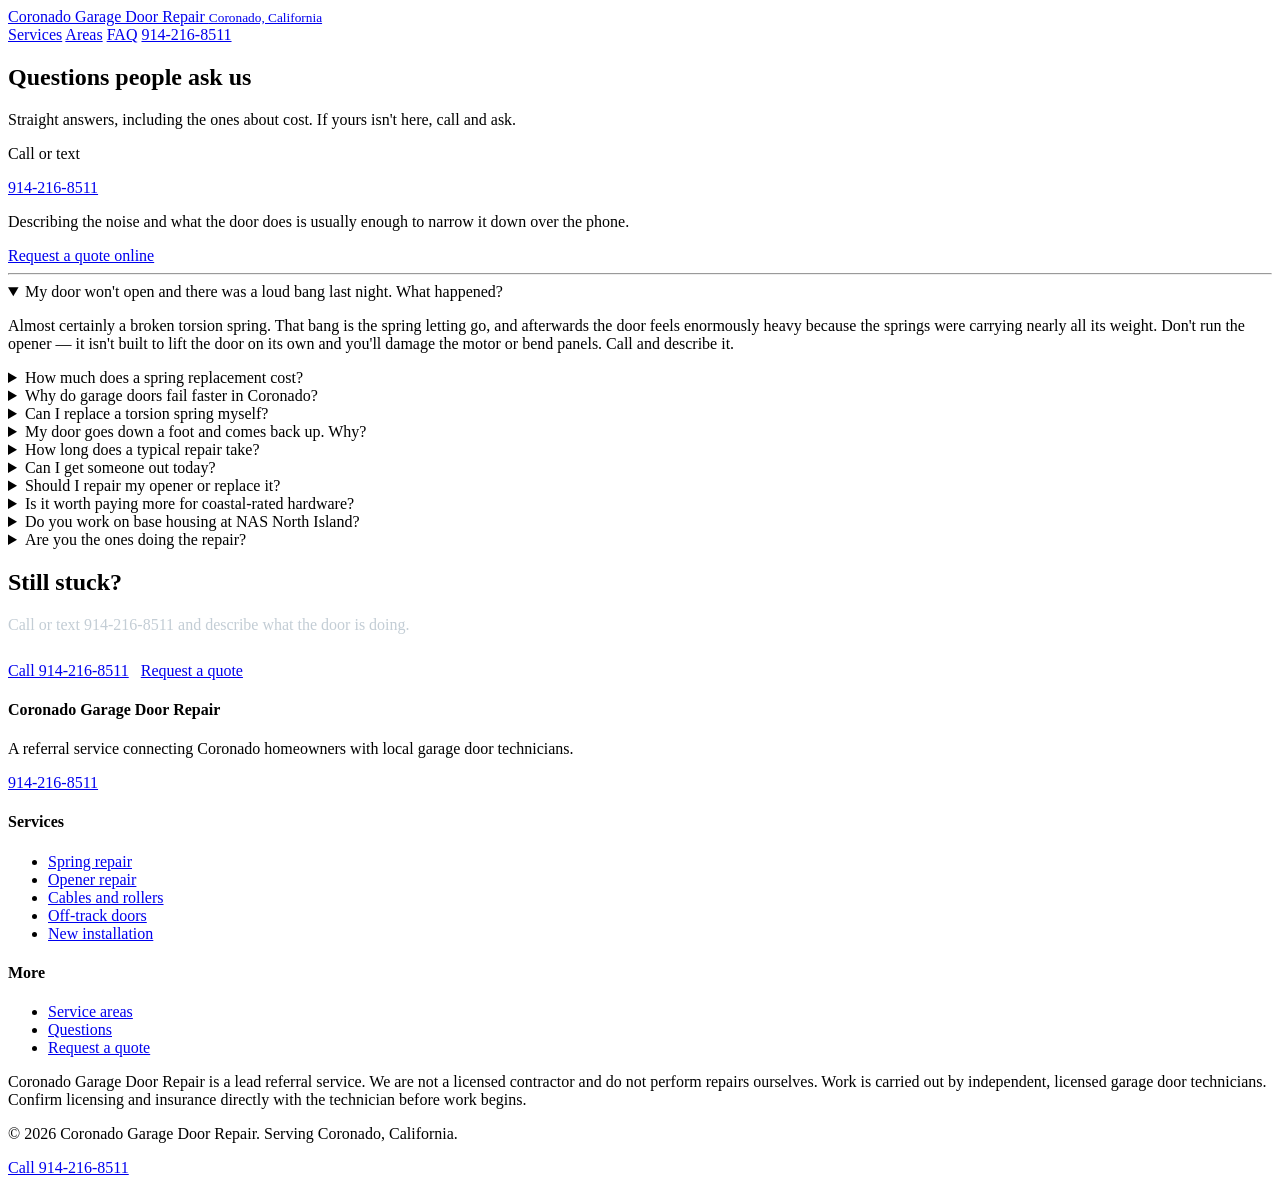
==== faq.html @ 11ee8d24 "Add files via upload initial upload" ====
<!DOCTYPE html>
<html lang="en">
<head>
<meta charset="utf-8">
<meta name="viewport" content="width=device-width, initial-scale=1">
<title>Garage Door Questions | Coronado Garage Door Repair</title>
<meta name="description" content="Common questions about garage door repair in Coronado: spring costs, how long repairs take, salt-air corrosion, opener replacement, and what to do with a door that won't close.">
<link rel="canonical" href="https://REPLACE-WITH-YOUR-URL/faq.html">
<link rel="preconnect" href="https://fonts.googleapis.com">
<link rel="preconnect" href="https://fonts.gstatic.com" crossorigin>
<link href="https://fonts.googleapis.com/css2?family=Archivo:wght@500;600;700;800&family=Source+Serif+4:opsz,wght@8..60,400;8..60,600&display=swap" rel="stylesheet">
<link rel="stylesheet" href="css/style.css">
</head>
<body>

<header class="masthead">
  <div class="wrap masthead__inner">
    <a class="wordmark" href="index.html">
      <span class="mark" aria-hidden="true"><i></i><i></i><i></i></span>
      <span>
        Coronado Garage Door Repair
        <small>Coronado, California</small>
      </span>
    </a>
    <nav class="nav" aria-label="Main">
      <a href="services.html">Services</a>
      <a href="service-areas.html">Areas</a>
      <a href="faq.html" aria-current="page">FAQ</a>
      <a class="btn btn--brass" href="tel:+19142168511">914-216-8511</a>
    </nav>
  </div>
</header>

<main>

  <section class="hero">
    <div class="wrap hero__grid">
      <div>
        <h1>Questions people ask us</h1>
        <p class="hero__lede">Straight answers, including the ones about cost. If yours isn't here, call and ask.</p>
      </div>
      <div class="callcard">
        <p class="callcard__label">Call or text</p>
        <a class="callcard__number" href="tel:+19142168511">914-216-8511</a>
        <p class="callcard__note">Describing the noise and what the door does is usually enough to narrow it down over the phone.</p>
        <a class="btn btn--ink btn--wide" href="index.html#quote">Request a quote online</a>
      </div>
    </div>
  </section>

  <hr class="panel-rule panel-rule--dark" aria-hidden="true">

  <section class="section section--lift">
    <div class="wrap">
      <div class="faq">

        <details open>
          <summary>My door won't open and there was a loud bang last night. What happened?</summary>
          <p>Almost certainly a broken torsion spring. That bang is the spring letting go, and afterwards the door feels enormously heavy because the springs were carrying nearly all its weight. Don't run the opener — it isn't built to lift the door on its own and you'll damage the motor or bend panels. Call and describe it.</p>
        </details>

        <details>
          <summary>How much does a spring replacement cost?</summary>
          <p>It depends on the door's weight, whether it uses one spring or two, and the cycle rating you choose. Anyone quoting a firm price before seeing the door is guessing. What we can tell you is that the technician will diagnose it, give you a number, and wait for your go-ahead before doing the work.</p>
        </details>

        <details>
          <summary>Why do garage doors fail faster in Coronado?</summary>
          <p>Salt air. The hardware — springs, cables, hinges, roller bearings — is mostly bare or lightly coated steel, and constant salt exposure corrodes it well ahead of schedule. A spring rated for 10,000 cycles can fall short once rust gets into the coils. Properties in the Cays and along the Strand see this worst.</p>
        </details>

        <details>
          <summary>Can I replace a torsion spring myself?</summary>
          <p>No. A wound torsion spring stores enough energy to break bones or worse, and it releases in a fraction of a second if it's handled wrong. This is the one repair where the DIY route genuinely isn't worth it. Extension springs on older doors are also under serious tension and carry the same warning.</p>
        </details>

        <details>
          <summary>My door goes down a foot and comes back up. Why?</summary>
          <p>Usually the safety sensors. Two small units sit near the floor on either side of the opening and have to see each other. A bike, a box, or a knock that pushed one out of alignment will break the beam. Check for obstructions and look at the indicator lights — if one is dark or flickering, they're misaligned. If the sensors are clear and it still reverses, the opener's force or limit settings likely need adjusting.</p>
        </details>

        <details>
          <summary>How long does a typical repair take?</summary>
          <p>Most common repairs — springs, cables, rollers, sensor alignment — are done in a single visit of one to two hours. Opener replacement is similar. A new door install takes longer and usually needs the door ordered first.</p>
        </details>

        <details>
          <summary>Can I get someone out today?</summary>
          <p>Often, yes. Coronado is small, so travel time between calls is short. Doors stuck open, doors that won't close, and cars trapped inside get priority. Call rather than using the form if you need someone today.</p>
        </details>

        <details>
          <summary>Should I repair my opener or replace it?</summary>
          <p>Under about ten years old with a single failed part, repair usually makes sense. Older units with several problems tend to cost more in repeat visits than a replacement would. Anything made before 1993 lacks modern safety reversal and should be replaced regardless of condition.</p>
        </details>

        <details>
          <summary>Is it worth paying more for coastal-rated hardware?</summary>
          <p>On this island, generally yes. Galvanized or powder-coated hardware, corrosion-resistant springs, and sealed-bearing nylon rollers cost more up front and last meaningfully longer in salt air. If you're replacing components anyway, it's the right moment to ask about the coastal spec.</p>
        </details>

        <details>
          <summary>Do you work on base housing at NAS North Island?</summary>
          <p>Work at base housing may need to go through housing maintenance rather than an outside contractor. Check with your housing office first — it can save you the cost of a visit.</p>
        </details>

        <details>
          <summary>Are you the ones doing the repair?</summary>
          <p>No. We're a referral service. We take your details and connect you with an independent, licensed garage door technician working in Coronado, and they handle the scheduling, the diagnosis, and the work. Confirm licensing and insurance with them directly before anything starts.</p>
        </details>

      </div>
    </div>
  </section>

  <section class="section section--dark section--tight">
    <div class="wrap">
      <h2>Still stuck?</h2>
      <p class="lede" style="color:#c3cdd5;margin-top:1rem">Call or text 914-216-8511 and describe what the door is doing.</p>
      <p style="margin-top:1.75rem">
        <a class="btn btn--brass" href="tel:+19142168511">Call 914-216-8511</a>
        <a class="btn btn--ghost-light" href="index.html#quote" style="margin-left:0.5rem">Request a quote</a>
      </p>
    </div>
  </section>

</main>

<footer class="footer">
  <div class="wrap">
    <div class="footer__grid">
      <div>
        <h4>Coronado Garage Door Repair</h4>
        <p>A referral service connecting Coronado homeowners with local garage door technicians.</p>
        <p><a href="tel:+19142168511">914-216-8511</a></p>
      </div>
      <div>
        <h4>Services</h4>
        <ul>
          <li><a href="services.html#springs">Spring repair</a></li>
          <li><a href="services.html#openers">Opener repair</a></li>
          <li><a href="services.html#cables">Cables and rollers</a></li>
          <li><a href="services.html#offtrack">Off-track doors</a></li>
          <li><a href="services.html#install">New installation</a></li>
        </ul>
      </div>
      <div>
        <h4>More</h4>
        <ul>
          <li><a href="service-areas.html">Service areas</a></li>
          <li><a href="faq.html">Questions</a></li>
          <li><a href="index.html#quote">Request a quote</a></li>
        </ul>
      </div>
    </div>
    <div class="footer__legal">
      <p>Coronado Garage Door Repair is a lead referral service. We are not a licensed contractor and do not perform repairs ourselves. Work is carried out by independent, licensed garage door technicians. Confirm licensing and insurance directly with the technician before work begins.</p>
      <p>&copy; 2026 Coronado Garage Door Repair. Serving Coronado, California.</p>
    </div>
  </div>
</footer>

<a class="callbar" href="tel:+19142168511">Call 914-216-8511</a>

<script type="application/ld+json">
{
  "@context": "https://schema.org",
  "@type": "FAQPage",
  "mainEntity": [
    {
      "@type": "Question",
      "name": "My door won't open and there was a loud bang last night. What happened?",
      "acceptedAnswer": {
        "@type": "Answer",
        "text": "Almost certainly a broken torsion spring. The bang is the spring letting go, and afterwards the door feels very heavy because the springs carried nearly all its weight. Do not run the opener, which is not built to lift the door on its own."
      }
    },
    {
      "@type": "Question",
      "name": "Why do garage doors fail faster in Coronado?",
      "acceptedAnswer": {
        "@type": "Answer",
        "text": "Salt air. Springs, cables, hinges and roller bearings are mostly bare or lightly coated steel, and constant salt exposure corrodes them ahead of schedule. Properties in the Coronado Cays and along the Silver Strand see this worst."
      }
    },
    {
      "@type": "Question",
      "name": "Can I replace a torsion spring myself?",
      "acceptedAnswer": {
        "@type": "Answer",
        "text": "No. A wound torsion spring stores enough energy to cause serious injury and releases in a fraction of a second if handled incorrectly. This repair should be left to a technician."
      }
    },
    {
      "@type": "Question",
      "name": "My door goes down a foot and comes back up. Why?",
      "acceptedAnswer": {
        "@type": "Answer",
        "text": "Usually the safety sensors near the floor on either side of the opening. They must see each other, and an obstruction or misalignment breaks the beam. If the sensors are clear and it still reverses, the opener's force or limit settings may need adjusting."
      }
    },
    {
      "@type": "Question",
      "name": "How long does a typical garage door repair take?",
      "acceptedAnswer": {
        "@type": "Answer",
        "text": "Most common repairs such as springs, cables, rollers and sensor alignment are completed in a single visit of one to two hours. A new door installation takes longer and usually requires ordering the door first."
      }
    }
  ]
}
</script>

<script src="js/main.js"></script>
</body>
</html>
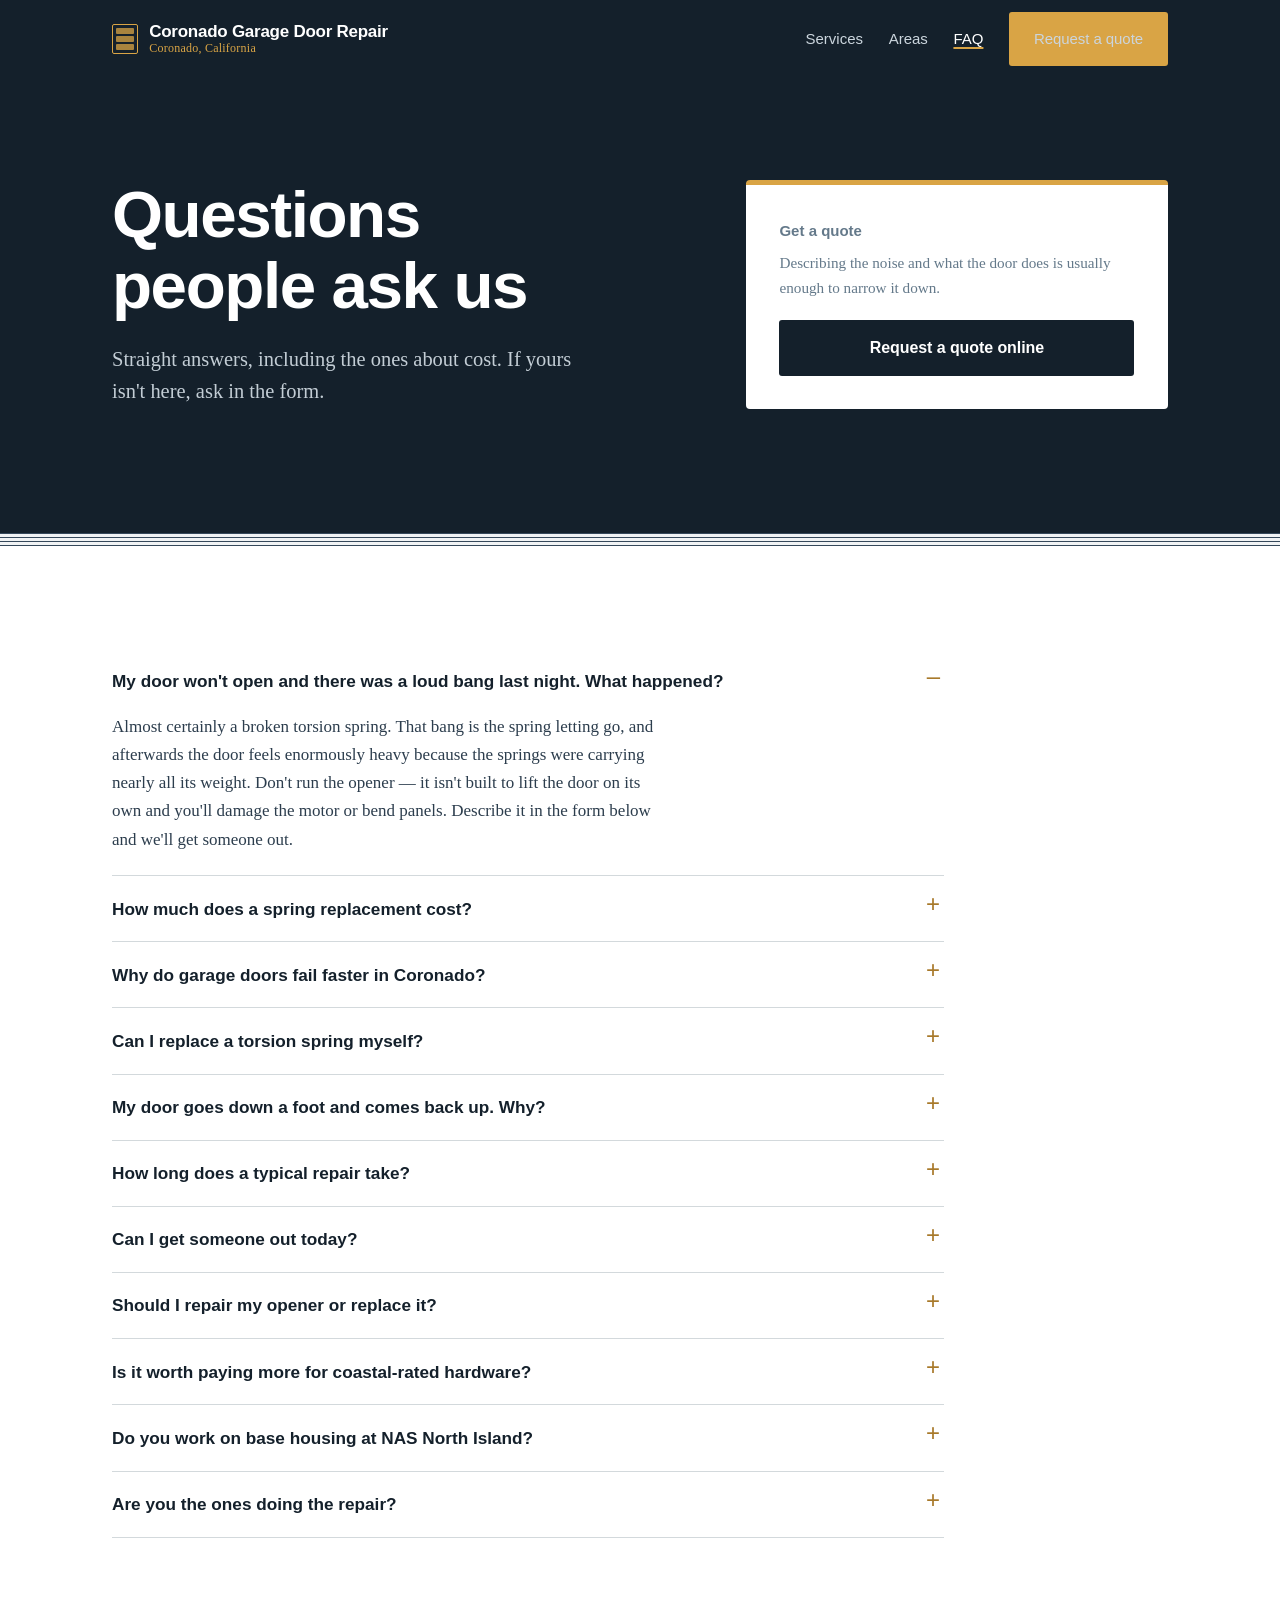
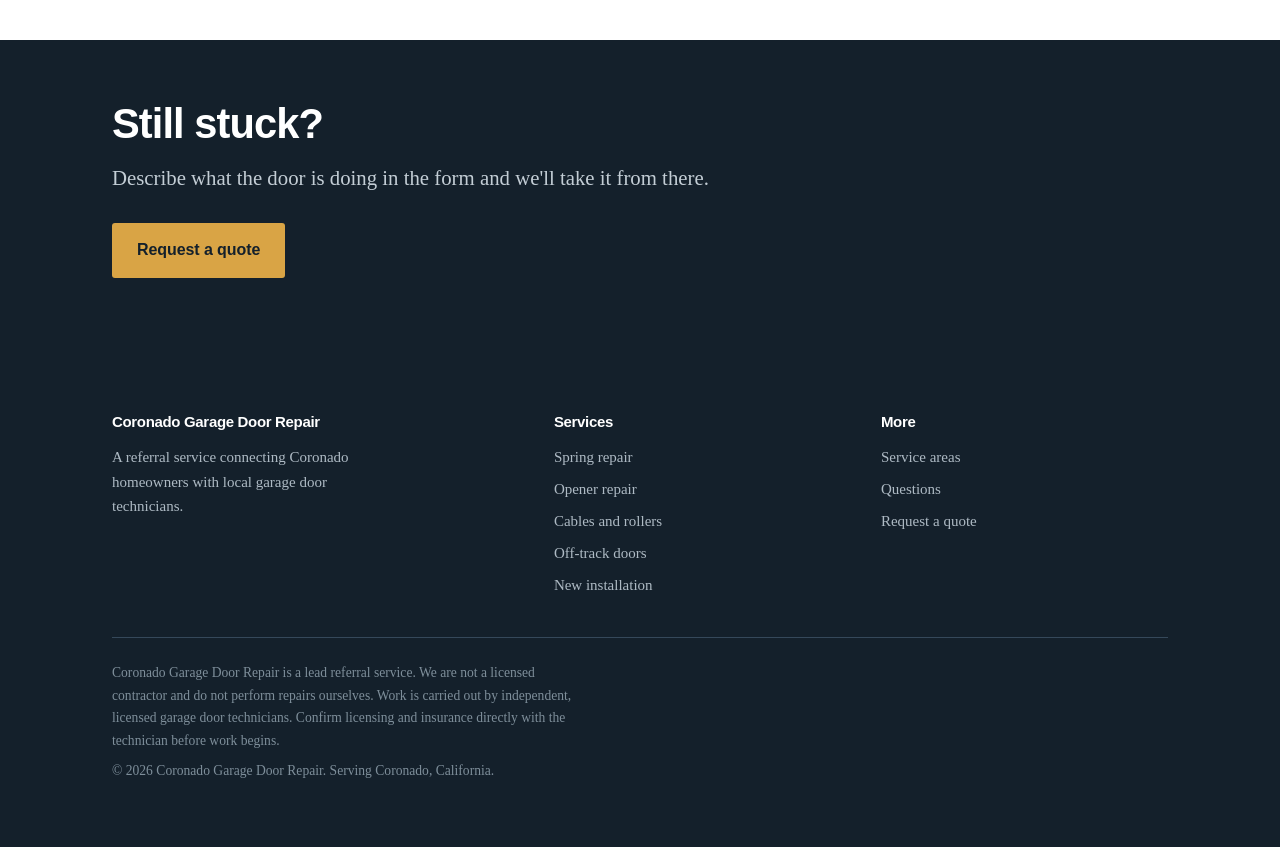
==== commit 223c1c4e: "Fix logo icon, dark-section text contrast, and remove phone CTAs - .wordmark span had higher specifi" ====
--- a/faq.html
+++ b/faq.html
@@ -26,7 +26,7 @@
       <a href="services.html">Services</a>
       <a href="service-areas.html">Areas</a>
       <a href="faq.html" aria-current="page">FAQ</a>
-      <a class="btn btn--brass" href="tel:+19142168511">914-216-8511</a>
+      <a class="btn btn--brass" href="index.html#quote">Request a quote</a>
     </nav>
   </div>
 </header>
@@ -37,12 +37,11 @@
     <div class="wrap hero__grid">
       <div>
         <h1>Questions people ask us</h1>
-        <p class="hero__lede">Straight answers, including the ones about cost. If yours isn't here, call and ask.</p>
+        <p class="hero__lede">Straight answers, including the ones about cost. If yours isn't here, ask in the form.</p>
       </div>
       <div class="callcard">
-        <p class="callcard__label">Call or text</p>
-        <a class="callcard__number" href="tel:+19142168511">914-216-8511</a>
-        <p class="callcard__note">Describing the noise and what the door does is usually enough to narrow it down over the phone.</p>
+        <p class="callcard__label">Get a quote</p>
+        <p class="callcard__note">Describing the noise and what the door does is usually enough to narrow it down.</p>
         <a class="btn btn--ink btn--wide" href="index.html#quote">Request a quote online</a>
       </div>
     </div>
@@ -56,7 +55,7 @@
 
         <details open>
           <summary>My door won't open and there was a loud bang last night. What happened?</summary>
-          <p>Almost certainly a broken torsion spring. That bang is the spring letting go, and afterwards the door feels enormously heavy because the springs were carrying nearly all its weight. Don't run the opener — it isn't built to lift the door on its own and you'll damage the motor or bend panels. Call and describe it.</p>
+          <p>Almost certainly a broken torsion spring. That bang is the spring letting go, and afterwards the door feels enormously heavy because the springs were carrying nearly all its weight. Don't run the opener — it isn't built to lift the door on its own and you'll damage the motor or bend panels. Describe it in the form below and we'll get someone out.</p>
         </details>
 
         <details>
@@ -86,7 +85,7 @@
 
         <details>
           <summary>Can I get someone out today?</summary>
-          <p>Often, yes. Coronado is small, so travel time between calls is short. Doors stuck open, doors that won't close, and cars trapped inside get priority. Call rather than using the form if you need someone today.</p>
+          <p>Often, yes. Coronado is small, so travel time between visits is short. Doors stuck open, doors that won't close, and cars trapped inside get priority — flag that in the form if you need someone today.</p>
         </details>
 
         <details>
@@ -116,10 +115,9 @@
   <section class="section section--dark section--tight">
     <div class="wrap">
       <h2>Still stuck?</h2>
-      <p class="lede" style="color:#c3cdd5;margin-top:1rem">Call or text 914-216-8511 and describe what the door is doing.</p>
+      <p class="lede" style="color:#c3cdd5;margin-top:1rem">Describe what the door is doing in the form and we'll take it from there.</p>
       <p style="margin-top:1.75rem">
-        <a class="btn btn--brass" href="tel:+19142168511">Call 914-216-8511</a>
-        <a class="btn btn--ghost-light" href="index.html#quote" style="margin-left:0.5rem">Request a quote</a>
+        <a class="btn btn--brass" href="index.html#quote">Request a quote</a>
       </p>
     </div>
   </section>
@@ -132,7 +130,6 @@
       <div>
         <h4>Coronado Garage Door Repair</h4>
         <p>A referral service connecting Coronado homeowners with local garage door technicians.</p>
-        <p><a href="tel:+19142168511">914-216-8511</a></p>
       </div>
       <div>
         <h4>Services</h4>
@@ -160,7 +157,7 @@
   </div>
 </footer>
 
-<a class="callbar" href="tel:+19142168511">Call 914-216-8511</a>
+<a class="callbar" href="index.html#quote">Request a quote</a>
 
 <script type="application/ld+json">
 {
--- a/css/style.css
+++ b/css/style.css
@@ -0,0 +1,830 @@
+/* ===================================================================
+   Coronado Garage Door Repair
+   Palette: harbor ink, cool paper, weathered steel, brass hardware
+   Motif: horizontal panel lines, drawn from garage door sections
+   =================================================================== */
+
+:root {
+  --ink: #14202b;
+  --ink-soft: #2c3d4d;
+  --steel: #64798a;
+  --steel-pale: #8d9daa;
+  --paper: #f1f3f4;
+  --paper-lift: #ffffff;
+  --brass: #a8792a;
+  --brass-lit: #d9a445;
+  --line: #d3d9dc;
+  --line-dark: #35485a;
+
+  --measure: 66ch;
+  --gutter: clamp(1.25rem, 5vw, 4rem);
+  --stack: clamp(3.5rem, 8vw, 7rem);
+
+  --font-display: "Archivo", "Helvetica Neue", Arial, sans-serif;
+  --font-body: "Source Serif 4", Georgia, "Times New Roman", serif;
+}
+
+*,
+*::before,
+*::after {
+  box-sizing: border-box;
+}
+
+html {
+  scroll-behavior: smooth;
+}
+
+body {
+  margin: 0;
+  background: var(--paper);
+  color: var(--ink);
+  font-family: var(--font-body);
+  font-size: 1.0625rem;
+  line-height: 1.65;
+  -webkit-font-smoothing: antialiased;
+}
+
+img {
+  max-width: 100%;
+  display: block;
+}
+
+a {
+  color: var(--ink);
+  text-underline-offset: 0.2em;
+  text-decoration-thickness: 1px;
+}
+
+:focus-visible {
+  outline: 3px solid var(--brass);
+  outline-offset: 3px;
+}
+
+/* ---------- Type scale ---------- */
+
+h1,
+h2,
+h3,
+h4,
+.display {
+  font-family: var(--font-display);
+  font-weight: 700;
+  letter-spacing: -0.022em;
+  line-height: 1.08;
+  margin: 0;
+  text-wrap: balance;
+}
+
+h1 {
+  font-size: clamp(2.4rem, 6.2vw, 4.1rem);
+  font-weight: 800;
+}
+
+h2 {
+  font-size: clamp(1.75rem, 3.6vw, 2.6rem);
+}
+
+h3 {
+  font-size: clamp(1.15rem, 2vw, 1.4rem);
+  letter-spacing: -0.012em;
+}
+
+p {
+  margin: 0 0 1.1em;
+  max-width: var(--measure);
+}
+
+.lede {
+  font-size: clamp(1.125rem, 1.9vw, 1.3rem);
+  color: var(--ink-soft);
+  line-height: 1.55;
+}
+
+.muted {
+  color: var(--steel);
+}
+
+/* ---------- Layout ---------- */
+
+.wrap {
+  max-width: 74rem;
+  margin: 0 auto;
+  padding-inline: var(--gutter);
+}
+
+.section {
+  padding-block: var(--stack);
+}
+
+.section--tight {
+  padding-block: calc(var(--stack) * 0.6);
+}
+
+.section--dark {
+  background: var(--ink);
+  color: var(--paper);
+}
+
+.section--dark h2,
+.section--dark h3 {
+  color: var(--paper-lift);
+}
+
+.section--dark p {
+  color: #c3cdd5;
+}
+
+.section--lift {
+  background: var(--paper-lift);
+}
+
+/* Panel lines — the garage door motif, used as a section divider */
+.panel-rule {
+  border: 0;
+  height: 13px;
+  margin: 0;
+  background-image: repeating-linear-gradient(
+    to bottom,
+    var(--line) 0 1px,
+    transparent 1px 4px
+  );
+}
+
+.panel-rule--dark {
+  background-image: repeating-linear-gradient(
+    to bottom,
+    var(--line-dark) 0 1px,
+    transparent 1px 4px
+  );
+}
+
+/* ---------- Header ---------- */
+
+.masthead {
+  background: var(--ink);
+  color: var(--paper);
+  position: sticky;
+  top: 0;
+  z-index: 50;
+}
+
+.masthead__inner {
+  display: flex;
+  align-items: center;
+  justify-content: space-between;
+  gap: 1.5rem;
+  min-height: 4.5rem;
+  padding-block: 0.75rem;
+}
+
+.wordmark {
+  font-family: var(--font-display);
+  font-weight: 800;
+  font-size: 1.0625rem;
+  letter-spacing: -0.015em;
+  line-height: 1.15;
+  color: var(--paper-lift);
+  text-decoration: none;
+  display: flex;
+  align-items: center;
+  gap: 0.7rem;
+}
+
+.wordmark span {
+  display: block;
+}
+
+.wordmark small {
+  display: block;
+  font-family: var(--font-body);
+  font-weight: 400;
+  font-size: 0.75rem;
+  letter-spacing: 0.02em;
+  color: var(--brass-lit);
+}
+
+/* Small mark: three stacked panel bars */
+.wordmark .mark {
+  width: 26px;
+  height: 30px;
+  flex: none;
+  border: 1.5px solid var(--brass-lit);
+  border-radius: 2px;
+  display: grid;
+  grid-template-rows: repeat(3, 1fr);
+  gap: 2px;
+  padding: 3px;
+}
+
+.mark i {
+  background: var(--brass-lit);
+  opacity: 0.75;
+  border-radius: 1px;
+}
+
+.nav {
+  display: flex;
+  align-items: center;
+  gap: 1.6rem;
+}
+
+.nav a {
+  color: #cbd5dd;
+  text-decoration: none;
+  font-family: var(--font-display);
+  font-size: 0.9375rem;
+  font-weight: 500;
+}
+
+.nav a:hover,
+.nav a[aria-current="page"] {
+  color: var(--paper-lift);
+  text-decoration: underline;
+  text-decoration-color: var(--brass-lit);
+  text-decoration-thickness: 2px;
+}
+
+.nav-toggle {
+  display: none;
+}
+
+/* ---------- Buttons ---------- */
+
+.btn {
+  display: inline-flex;
+  align-items: center;
+  justify-content: center;
+  gap: 0.5rem;
+  font-family: var(--font-display);
+  font-weight: 600;
+  font-size: 1rem;
+  letter-spacing: -0.005em;
+  padding: 0.85rem 1.5rem;
+  border-radius: 3px;
+  border: 1.5px solid transparent;
+  text-decoration: none;
+  cursor: pointer;
+  transition: background-color 0.15s ease, color 0.15s ease;
+}
+
+.btn--brass {
+  background: var(--brass-lit);
+  color: var(--ink);
+}
+
+.btn--brass:hover {
+  background: #e8b659;
+}
+
+.btn--ink {
+  background: var(--ink);
+  color: var(--paper-lift);
+}
+
+.btn--ink:hover {
+  background: var(--ink-soft);
+}
+
+.btn--outline {
+  border-color: var(--line-dark);
+  color: var(--ink);
+}
+
+.btn--outline:hover {
+  background: var(--ink);
+  color: var(--paper-lift);
+}
+
+.btn--ghost-light {
+  border-color: rgba(255, 255, 255, 0.35);
+  color: var(--paper-lift);
+}
+
+.btn--ghost-light:hover {
+  background: rgba(255, 255, 255, 0.1);
+}
+
+.btn--wide {
+  width: 100%;
+}
+
+/* ---------- Hero ---------- */
+
+.hero {
+  background: var(--ink);
+  color: var(--paper);
+  padding-block: clamp(3.5rem, 8vw, 6.5rem);
+}
+
+.hero__grid {
+  display: grid;
+  grid-template-columns: 1.35fr 1fr;
+  gap: clamp(2rem, 5vw, 4.5rem);
+  align-items: start;
+}
+
+.hero h1 {
+  color: var(--paper-lift);
+}
+
+.hero__lede {
+  color: #c3cdd5;
+  font-size: clamp(1.1rem, 1.8vw, 1.28rem);
+  line-height: 1.55;
+  margin-top: 1.4rem;
+  max-width: 46ch;
+}
+
+.hero__facts {
+  list-style: none;
+  margin: 2.2rem 0 0;
+  padding: 0;
+  display: grid;
+  gap: 0.55rem;
+  max-width: 44ch;
+}
+
+.hero__facts li {
+  padding-left: 1.5rem;
+  position: relative;
+  color: #c3cdd5;
+  font-size: 1rem;
+}
+
+.hero__facts li::before {
+  content: "";
+  position: absolute;
+  left: 0;
+  top: 0.62em;
+  width: 0.7rem;
+  height: 2px;
+  background: var(--brass-lit);
+}
+
+/* The call card — the phone number is the product, so it gets the weight */
+.callcard {
+  background: var(--paper-lift);
+  color: var(--ink);
+  border-radius: 4px;
+  padding: clamp(1.5rem, 3vw, 2.1rem);
+  border-top: 5px solid var(--brass-lit);
+}
+
+.callcard__label {
+  font-family: var(--font-display);
+  font-weight: 600;
+  font-size: 0.9375rem;
+  color: var(--steel);
+  margin: 0 0 0.4rem;
+}
+
+.callcard__number {
+  font-family: var(--font-display);
+  font-weight: 800;
+  font-size: clamp(1.85rem, 4vw, 2.5rem);
+  letter-spacing: -0.035em;
+  line-height: 1;
+  color: var(--ink);
+  text-decoration: none;
+  display: block;
+  margin-bottom: 0.7rem;
+}
+
+.callcard__number:hover {
+  color: var(--brass);
+}
+
+.callcard__note {
+  font-size: 0.95rem;
+  color: var(--steel);
+  margin: 0 0 1.25rem;
+  max-width: none;
+}
+
+.callcard__divider {
+  border: 0;
+  border-top: 1px solid var(--line);
+  margin: 1.25rem 0;
+}
+
+/* ---------- Content blocks ---------- */
+
+.block-head {
+  max-width: 58ch;
+  margin-bottom: 2.75rem;
+}
+
+.block-head p {
+  margin-top: 1rem;
+  margin-bottom: 0;
+}
+
+.grid {
+  display: grid;
+  gap: clamp(1.5rem, 3vw, 2.5rem);
+}
+
+.grid--2 {
+  grid-template-columns: repeat(2, 1fr);
+}
+
+.grid--3 {
+  grid-template-columns: repeat(3, 1fr);
+}
+
+.service {
+  border-top: 2px solid var(--ink);
+  padding-top: 1.1rem;
+}
+
+.service h3 {
+  margin-bottom: 0.5rem;
+}
+
+.service p {
+  margin-bottom: 0;
+  font-size: 1rem;
+  color: var(--ink-soft);
+}
+
+.section--dark .service {
+  border-top-color: var(--brass);
+}
+
+.section--dark .service p {
+  color: #c3cdd5;
+}
+
+/* Salt-air feature block */
+.feature {
+  display: grid;
+  grid-template-columns: 1fr 1fr;
+  gap: clamp(2rem, 5vw, 4rem);
+  align-items: start;
+}
+
+.checklist {
+  list-style: none;
+  margin: 0;
+  padding: 0;
+  display: grid;
+  gap: 1rem;
+}
+
+.checklist li {
+  padding-left: 1.75rem;
+  position: relative;
+  line-height: 1.5;
+}
+
+.checklist li::before {
+  content: "";
+  position: absolute;
+  left: 0;
+  top: 0.55em;
+  width: 0.85rem;
+  height: 0.85rem;
+  border: 2px solid var(--brass);
+  border-radius: 2px;
+}
+
+/* Steps — a real sequence, so numbering is warranted */
+.steps {
+  list-style: none;
+  counter-reset: step;
+  margin: 0;
+  padding: 0;
+  display: grid;
+  gap: clamp(1.5rem, 3vw, 2.5rem);
+  grid-template-columns: repeat(3, 1fr);
+}
+
+.steps li {
+  counter-increment: step;
+  border-top: 2px solid var(--brass);
+  padding-top: 1.1rem;
+}
+
+.steps li::before {
+  content: counter(step);
+  font-family: var(--font-display);
+  font-weight: 800;
+  font-size: 1.6rem;
+  color: var(--brass);
+  display: block;
+  line-height: 1;
+  margin-bottom: 0.5rem;
+}
+
+.steps h3 {
+  margin-bottom: 0.4rem;
+}
+
+.steps p {
+  margin: 0;
+  font-size: 1rem;
+  color: var(--ink-soft);
+}
+
+/* Areas */
+.arealist {
+  list-style: none;
+  margin: 0;
+  padding: 0;
+  display: grid;
+  grid-template-columns: repeat(auto-fit, minmax(13rem, 1fr));
+  gap: 0.6rem 1.5rem;
+}
+
+.arealist li {
+  border-bottom: 1px solid var(--line);
+  padding: 0.6rem 0;
+  font-size: 1rem;
+}
+
+.section--dark .arealist li {
+  border-bottom-color: var(--line-dark);
+  color: #c3cdd5;
+}
+
+/* FAQ */
+.faq {
+  display: grid;
+  gap: 0;
+  max-width: 52rem;
+}
+
+.faq details {
+  border-bottom: 1px solid var(--line);
+}
+
+.faq summary {
+  font-family: var(--font-display);
+  font-weight: 600;
+  font-size: 1.075rem;
+  padding: 1.15rem 2.5rem 1.15rem 0;
+  cursor: pointer;
+  list-style: none;
+  position: relative;
+}
+
+.faq summary::-webkit-details-marker {
+  display: none;
+}
+
+.faq summary::after {
+  content: "+";
+  position: absolute;
+  right: 0.25rem;
+  top: 1rem;
+  font-size: 1.5rem;
+  font-weight: 400;
+  color: var(--brass);
+  line-height: 1;
+}
+
+.faq details[open] summary::after {
+  content: "–";
+}
+
+.faq details > p {
+  margin: 0 0 1.35rem;
+  color: var(--ink-soft);
+}
+
+/* ---------- Form ---------- */
+
+.formwrap {
+  display: grid;
+  grid-template-columns: 1fr 1.15fr;
+  gap: clamp(2rem, 5vw, 4rem);
+  align-items: start;
+}
+
+.form {
+  background: var(--paper-lift);
+  padding: clamp(1.5rem, 3vw, 2.25rem);
+  border-radius: 4px;
+  border-top: 5px solid var(--ink);
+}
+
+.section--dark .form {
+  border-top-color: var(--brass-lit);
+}
+
+.field {
+  margin-bottom: 1.15rem;
+}
+
+.field label {
+  display: block;
+  font-family: var(--font-display);
+  font-weight: 600;
+  font-size: 0.9375rem;
+  margin-bottom: 0.35rem;
+  color: var(--ink);
+}
+
+.field input,
+.field select,
+.field textarea {
+  width: 100%;
+  font-family: var(--font-body);
+  font-size: 1rem;
+  color: var(--ink);
+  background: var(--paper);
+  border: 1.5px solid var(--line);
+  border-radius: 3px;
+  padding: 0.7rem 0.8rem;
+}
+
+.field input:focus,
+.field select:focus,
+.field textarea:focus {
+  border-color: var(--ink);
+  background: var(--paper-lift);
+}
+
+.field textarea {
+  min-height: 7rem;
+  resize: vertical;
+}
+
+.field small {
+  display: block;
+  margin-top: 0.3rem;
+  font-size: 0.85rem;
+  color: var(--steel);
+}
+
+.form__note {
+  font-size: 0.875rem;
+  color: var(--steel);
+  margin: 1rem 0 0;
+  max-width: none;
+}
+
+.hp {
+  position: absolute;
+  left: -9999px;
+}
+
+.formstatus {
+  margin-top: 1rem;
+  padding: 0.85rem 1rem;
+  border-radius: 3px;
+  font-size: 0.95rem;
+  display: none;
+}
+
+.formstatus[data-state="ok"] {
+  display: block;
+  background: #e7f0e8;
+  border-left: 3px solid #3f7a4a;
+  color: #1f4428;
+}
+
+.formstatus[data-state="error"] {
+  display: block;
+  background: #f7e9e6;
+  border-left: 3px solid #9e4230;
+  color: #6b2a1d;
+}
+
+/* ---------- Footer ---------- */
+
+.footer {
+  background: var(--ink);
+  color: #aebac4;
+  padding-block: clamp(2.5rem, 5vw, 3.5rem);
+  font-size: 0.9375rem;
+}
+
+.footer__grid {
+  display: grid;
+  grid-template-columns: 1.4fr 1fr 1fr;
+  gap: 2.5rem;
+}
+
+.footer h4 {
+  font-size: 0.9375rem;
+  color: var(--paper-lift);
+  margin-bottom: 0.9rem;
+}
+
+.footer a {
+  color: #aebac4;
+  text-decoration: none;
+}
+
+.footer a:hover {
+  color: var(--brass-lit);
+  text-decoration: underline;
+}
+
+.footer ul {
+  list-style: none;
+  margin: 0;
+  padding: 0;
+  display: grid;
+  gap: 0.45rem;
+}
+
+.footer p {
+  max-width: 38ch;
+}
+
+.footer__legal {
+  margin-top: 2.5rem;
+  padding-top: 1.5rem;
+  border-top: 1px solid var(--line-dark);
+  font-size: 0.85rem;
+  color: #7e8e9a;
+}
+
+.footer__legal p {
+  max-width: 70ch;
+  margin-bottom: 0.5rem;
+}
+
+/* ---------- Sticky mobile call bar ---------- */
+
+.callbar {
+  display: none;
+  position: fixed;
+  bottom: 0;
+  left: 0;
+  right: 0;
+  z-index: 60;
+  background: var(--brass-lit);
+  color: var(--ink);
+  text-align: center;
+  padding: 0.9rem 1rem;
+  font-family: var(--font-display);
+  font-weight: 700;
+  font-size: 1.05rem;
+  text-decoration: none;
+  box-shadow: 0 -2px 12px rgba(20, 32, 43, 0.25);
+}
+
+/* ---------- Responsive ---------- */
+
+@media (max-width: 900px) {
+  .hero__grid,
+  .feature,
+  .formwrap {
+    grid-template-columns: 1fr;
+  }
+
+  .grid--3,
+  .steps {
+    grid-template-columns: repeat(2, 1fr);
+  }
+
+  .footer__grid {
+    grid-template-columns: 1fr 1fr;
+  }
+}
+
+@media (max-width: 620px) {
+  .nav {
+    gap: 1rem;
+  }
+
+  .nav a {
+    font-size: 0.875rem;
+  }
+
+  .nav .btn {
+    display: none;
+  }
+
+  .grid--2,
+  .grid--3,
+  .steps {
+    grid-template-columns: 1fr;
+  }
+
+  .footer__grid {
+    grid-template-columns: 1fr;
+  }
+
+  body {
+    padding-bottom: 3.6rem;
+  }
+
+  .callbar {
+    display: block;
+  }
+}
+
+@media (prefers-reduced-motion: reduce) {
+  html {
+    scroll-behavior: auto;
+  }
+
+  * {
+    transition-duration: 0.01ms !important;
+    animation-duration: 0.01ms !important;
+  }
+}
